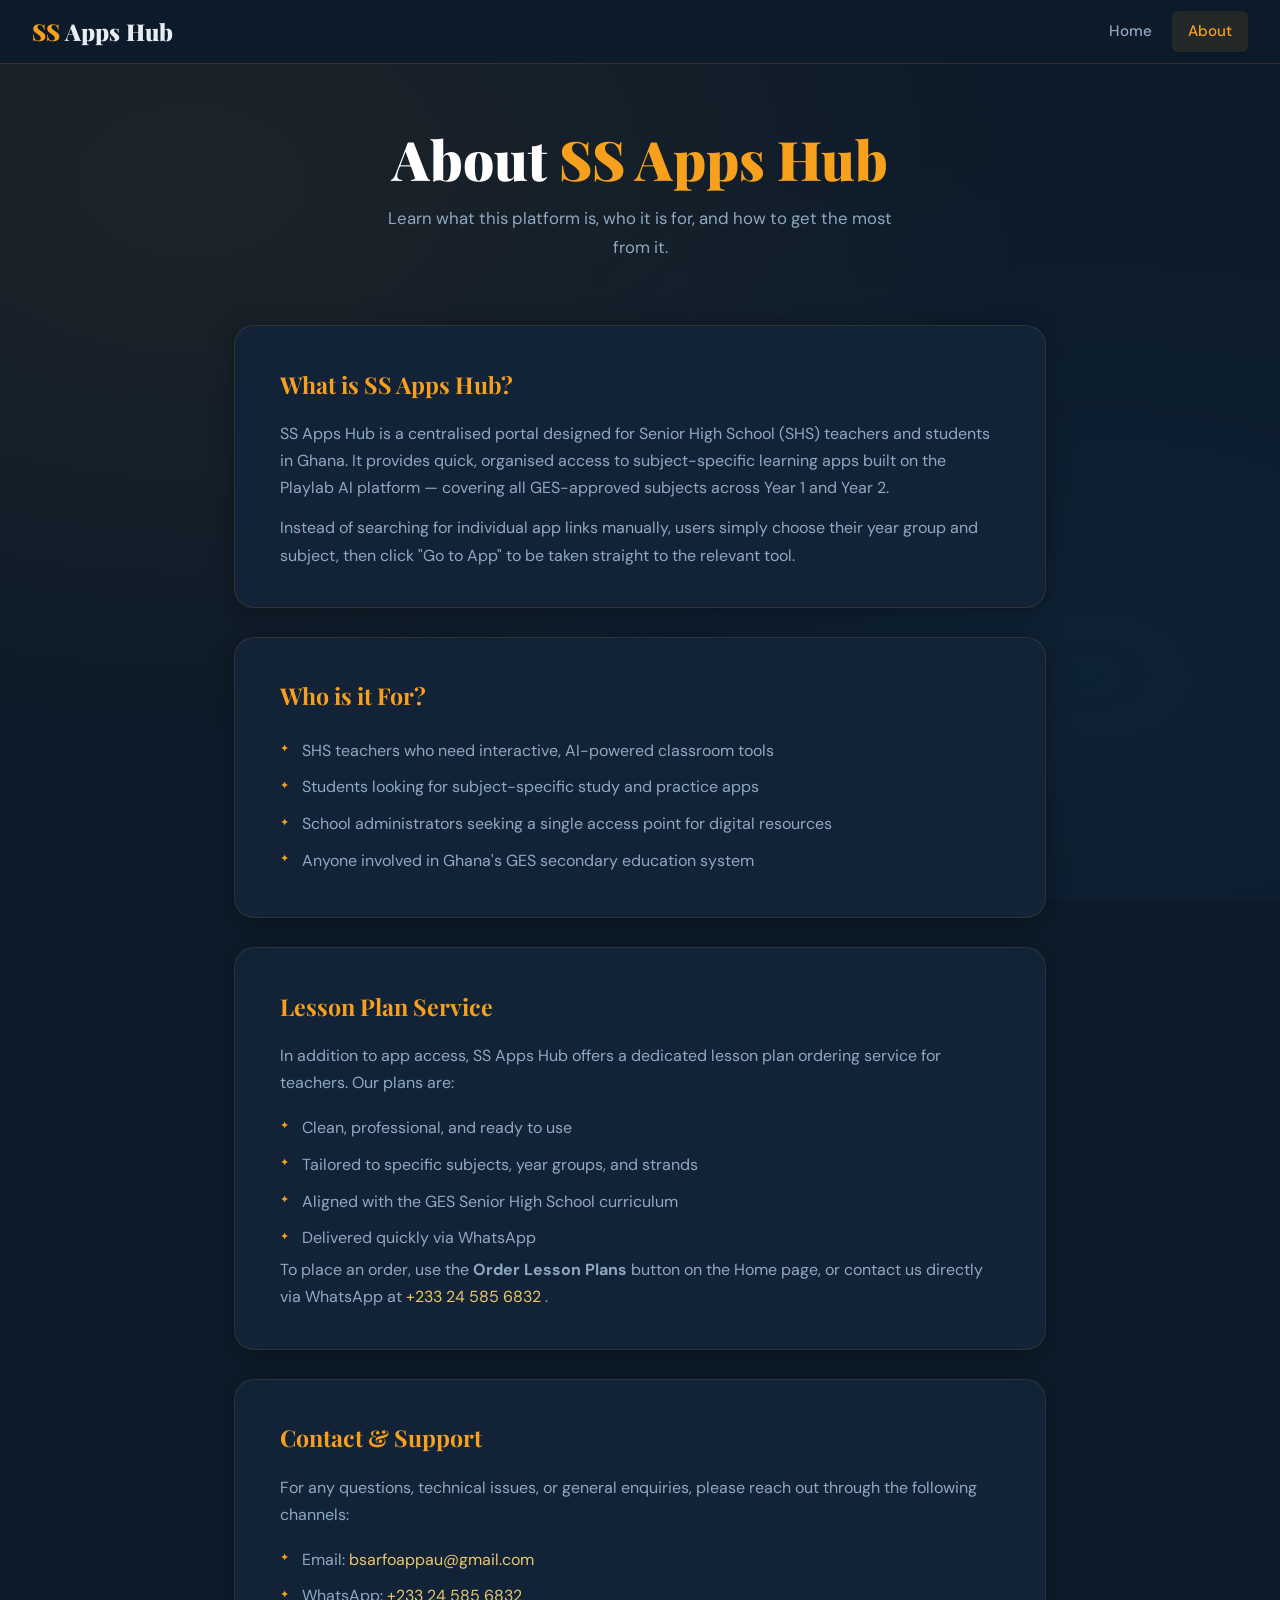
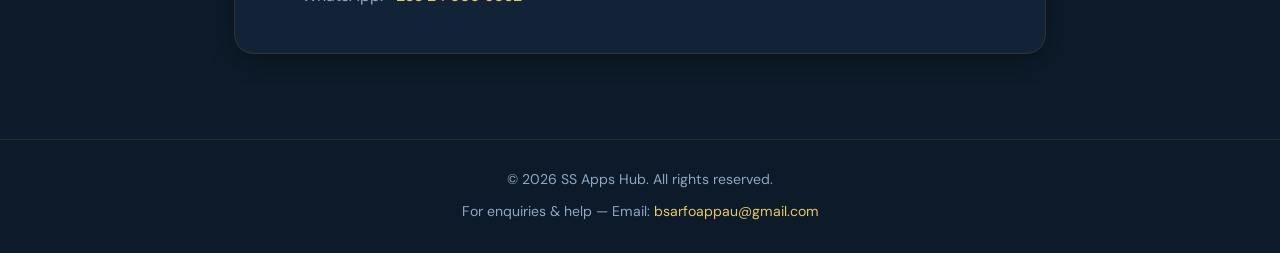
==== about.html @ 49f333bf "Add files via upload" ====
<!DOCTYPE html>
<html lang="en">

<head>
  <meta charset="UTF-8" />
  <meta name="viewport" content="width=device-width, initial-scale=1.0" />
  <meta charset="UTF-8" />
  <meta name="viewport" content="width=device-width, initial-scale=1.0" />
  <meta name="description"
    content="Learn about SS Apps Hub — a centralised portal for SHS teachers and students in Ghana to access subject-specific learning apps and order lesson plans. Find out who it's for, what it offers, and how to get in touch." />
  <meta name="keywords"
    content="SS Apps Hub, about, SHS teachers, students, Ghana, subject-specific apps, lesson plans, contact" />
  <meta name="author" content="Benjamin Sarfo Appau, Jennifer Owusu Ansah">

  <title>SS Apps Hub – About</title>

  <!-- Link to shared external stylesheet -->
  <link rel="stylesheet" href="styles.css" />
</head>

<body>

  <!-- ========== NAVIGATION BAR ========== -->
  <!-- Same nav structure as index.html; "About" link is marked active here -->
  <nav class="navbar" aria-label="Main Navigation">
    <!-- Brand / Logo -->
    <a href="index.html" class="navbar-brand">SS <span>Apps Hub</span></a>

    <!-- Navigation links -->
    <ul class="nav-links">
      <li><a href="index.html">Home</a></li>
      <li><a href="about.html" class="active" aria-current="page">About</a></li>
    </ul>
  </nav>
  <!-- ========== END NAV ========== -->


  <main>

    <!-- ========== PAGE HEADER ========== -->
    <header class="page-header">
      <h1>About <span>SS Apps Hub</span></h1>
      <p>Learn what this platform is, who it is for, and how to get the most from it.</p>
    </header>
    <!-- ========== END HEADER ========== -->


    <div class="container">
      <section class="about-section">

        <!-- Card 1: What is SS Apps Hub? -->
        <article class="about-card">
          <h2>What is SS Apps Hub?</h2>
          <p>
            SS Apps Hub is a centralised portal designed for Senior High School (SHS) teachers
            and students in Ghana. It provides quick, organised access to subject-specific
            learning apps built on the Playlab AI platform — covering all GES-approved
            subjects across Year 1 and Year 2.
          </p>
          <p>
            Instead of searching for individual app links manually, users simply choose their
            year group and subject, then click "Go to App" to be taken straight to the
            relevant tool.
          </p>
        </article>

        <!-- Card 2: Who is it for? -->
        <article class="about-card">
          <h2>Who is it For?</h2>
          <ul>
            <li>SHS teachers who need interactive, AI-powered classroom tools</li>
            <li>Students looking for subject-specific study and practice apps</li>
            <li>School administrators seeking a single access point for digital resources</li>
            <li>Anyone involved in Ghana's GES secondary education system</li>
          </ul>
        </article>

        <!-- Card 3: Lesson Plan Service -->
        <article class="about-card">
          <h2>Lesson Plan Service</h2>
          <p>
            In addition to app access, SS Apps Hub offers a dedicated lesson plan ordering
            service for teachers. Our plans are:
          </p>
          <ul>
            <li>Clean, professional, and ready to use</li>
            <li>Tailored to specific subjects, year groups, and strands</li>
            <li>Aligned with the GES Senior High School curriculum</li>
            <li>Delivered quickly via WhatsApp</li>
          </ul>
          <p>
            To place an order, use the <strong>Order Lesson Plans</strong> button on the
            Home page, or contact us directly via WhatsApp at
            <a href="https://wa.me/233245856832" target="_blank" rel="noopener noreferrer"
              style="color:var(--clr-accent2);text-decoration:none;">
              +233 24 585 6832
            </a>.
          </p>
        </article>

        <!-- Card 4: Contact -->
        <article class="about-card">
          <h2>Contact &amp; Support</h2>
          <p>
            For any questions, technical issues, or general enquiries, please reach out
            through the following channels:
          </p>
          <ul>
            <li>
              Email:
              <a href="mailto:bsarfoappau@gmail.com" style="color:var(--clr-accent2);text-decoration:none;">
                bsarfoappau@gmail.com
              </a>
            </li>
            <li>
              WhatsApp:
              <a href="https://wa.me/233245856832" target="_blank" rel="noopener noreferrer"
                style="color:var(--clr-accent2);text-decoration:none;">
                +233 24 585 6832
              </a>
            </li>
          </ul>
        </article>

      </section>
    </div><!-- /container -->

  </main>


  <!-- ========== FOOTER ========== -->
  <!-- Same footer structure as index.html -->
  <footer>
    <div class="footer-inner">
      <!-- Copyright notice (year set by JS) -->
      <p class="footer-copy">
        &copy; <span id="footer-year"></span> SS Apps Hub. All rights reserved.
      </p>
      <!-- Contact / enquiry line -->
      <p class="footer-contact">
        For enquiries &amp; help — Email:
        <a href="mailto:bsarfoappau@gmail.com">bsarfoappau@gmail.com</a>
      </p>
    </div>
  </footer>
  <!-- ========== END FOOTER ========== -->


  <!-- ========== JAVASCRIPT ========== -->
  <script>
    /* Auto-fill copyright year in footer */
    document.getElementById('footer-year').textContent = new Date().getFullYear();
  </script>
  <!-- ========== END JAVASCRIPT ========== -->

</body>

</html>
---- styles.css ----
/* ============================================================
   SS Apps Hub - External Stylesheet
   Styles both index.html (Home) and about.html (About)
   ============================================================ */

/* ---------- Google Fonts Import ---------- */
@import url('https://fonts.googleapis.com/css2?family=Playfair+Display:wght@700;900&family=DM+Sans:wght@300;400;500;600&display=swap');

/* ---------- CSS Variables / Design Tokens ---------- */
:root {
  --clr-bg:        #0d1b2a;        /* deep navy background */
  --clr-surface:   #132337;        /* card / surface layer */
  --clr-surface2:  #1a2e45;        /* lighter surface */
  --clr-accent:    #f6a01e;        /* warm amber accent */
  --clr-accent2:   #e8c76b;        /* soft gold */
  --clr-text:      #e8edf3;        /* primary text */
  --clr-muted:     #8fa8c2;        /* muted text */
  --clr-white:     #ffffff;
  --clr-wa:        #25d366;        /* WhatsApp green */
  --clr-wa-dark:   #1ebe5d;

  --font-display:  'Playfair Display', Georgia, serif;
  --font-body:     'DM Sans', Helvetica, sans-serif;

  --radius-sm:  6px;
  --radius-md:  12px;
  --radius-lg:  20px;
  --shadow:     0 4px 24px rgba(0,0,0,0.35);
  --transition: 0.28s ease;
}

/* ---------- Reset & Base ---------- */
*, *::before, *::after {
  box-sizing: border-box;
  margin: 0;
  padding: 0;
}

html {
  scroll-behavior: smooth;
}

body {
  font-family: var(--font-body);
  background-color: var(--clr-bg);
  color: var(--clr-text);
  line-height: 1.7;
  min-height: 100vh;
  display: flex;
  flex-direction: column;
}

/* ---------- Decorative background pattern ---------- */
body::before {
  content: '';
  position: fixed;
  inset: 0;
  background:
    radial-gradient(ellipse at 15% 20%, rgba(246,160,30,0.07) 0%, transparent 55%),
    radial-gradient(ellipse at 85% 75%, rgba(26,116,186,0.08) 0%, transparent 55%);
  pointer-events: none;
  z-index: 0;
}

/* ---------- Navigation ---------- */
.navbar {
  position: sticky;
  top: 0;
  z-index: 100;
  background: rgba(13,27,42,0.92);
  backdrop-filter: blur(10px);
  border-bottom: 1px solid rgba(246,160,30,0.18);
  padding: 0 2rem;
  display: flex;
  align-items: center;
  justify-content: space-between;
  height: 64px;
}

/* Site logo / brand */
.navbar-brand {
  font-family: var(--font-display);
  font-size: 1.45rem;
  font-weight: 900;
  color: var(--clr-accent);
  text-decoration: none;
  letter-spacing: 0.01em;
  transition: color var(--transition);
}
.navbar-brand span {
  color: var(--clr-text);
}
.navbar-brand:hover {
  color: var(--clr-accent2);
}

/* Nav links list */
.nav-links {
  list-style: none;
  display: flex;
  gap: 0.25rem;
}

.nav-links a {
  display: inline-block;
  padding: 0.45rem 1rem;
  color: var(--clr-muted);
  text-decoration: none;
  font-weight: 500;
  font-size: 0.95rem;
  border-radius: var(--radius-sm);
  transition: color var(--transition), background var(--transition);
}
.nav-links a:hover,
.nav-links a.active {
  color: var(--clr-accent);
  background: rgba(246,160,30,0.1);
}

/* ---------- Main content wrapper ---------- */
main {
  position: relative;
  z-index: 1;
  flex: 1;
}

/* ---------- Hero / Page Header ---------- */
.page-header {
  text-align: center;
  padding: 4rem 1.5rem 3rem;
}

.page-header h1 {
  font-family: var(--font-display);
  font-size: clamp(2rem, 5vw, 3.4rem);
  font-weight: 900;
  line-height: 1.15;
  color: var(--clr-white);
}

.page-header h1 span {
  color: var(--clr-accent);
}

.page-header p {
  margin-top: 0.85rem;
  color: var(--clr-muted);
  font-size: 1.05rem;
  max-width: 520px;
  margin-inline: auto;
}

/* ---------- Section Container ---------- */
.container {
  width: 100%;
  max-width: 860px;
  margin-inline: auto;
  padding: 0 1.5rem;
}

/* ---------- App Finder Card (Home) ---------- */
.finder-card {
  background: var(--clr-surface);
  border: 1px solid rgba(246,160,30,0.15);
  border-radius: var(--radius-lg);
  padding: 2.5rem 2.8rem;
  box-shadow: var(--shadow);
  margin-bottom: 2.5rem;
}

.finder-card h2 {
  font-family: var(--font-display);
  font-size: 1.55rem;
  color: var(--clr-accent);
  margin-bottom: 1.6rem;
}

/* Form layout */
.form-grid {
  display: grid;
  grid-template-columns: 1fr 1fr;
  gap: 1.4rem 2rem;
}

.form-group {
  display: flex;
  flex-direction: column;
  gap: 0.45rem;
}

.form-group label {
  font-weight: 600;
  font-size: 0.88rem;
  text-transform: uppercase;
  letter-spacing: 0.07em;
  color: var(--clr-accent2);
}

/* Input & select shared styles */
.form-group input,
.form-group select {
  background: var(--clr-surface2);
  border: 1.5px solid rgba(143,168,194,0.2);
  border-radius: var(--radius-sm);
  padding: 0.7rem 1rem;
  color: var(--clr-text);
  font-family: var(--font-body);
  font-size: 0.97rem;
  appearance: none;
  -webkit-appearance: none;
  transition: border-color var(--transition), box-shadow var(--transition);
  cursor: pointer;
}

.form-group input::placeholder {
  color: var(--clr-muted);
  opacity: 0.7;
}

.form-group input:focus,
.form-group select:focus {
  outline: none;
  border-color: var(--clr-accent);
  box-shadow: 0 0 0 3px rgba(246,160,30,0.15);
}

/* Dropdown arrow */
.select-wrapper {
  position: relative;
}
.select-wrapper::after {
  content: '▾';
  position: absolute;
  right: 1rem;
  top: 50%;
  transform: translateY(-50%);
  color: var(--clr-accent);
  pointer-events: none;
  font-size: 0.85rem;
}
.select-wrapper select {
  width: 100%;
  padding-right: 2.5rem;
}

/* Go button */
.btn-go {
  grid-column: 1 / -1;
  margin-top: 0.6rem;
  padding: 0.85rem 2.5rem;
  background: var(--clr-accent);
  color: #0d1b2a;
  font-family: var(--font-body);
  font-size: 1rem;
  font-weight: 700;
  border: none;
  border-radius: var(--radius-md);
  cursor: pointer;
  letter-spacing: 0.04em;
  transition: background var(--transition), transform var(--transition), box-shadow var(--transition);
  box-shadow: 0 4px 14px rgba(246,160,30,0.3);
  justify-self: start;
}
.btn-go:hover {
  background: var(--clr-accent2);
  transform: translateY(-2px);
  box-shadow: 0 6px 20px rgba(246,160,30,0.45);
}
.btn-go:active {
  transform: translateY(0);
}

/* Error / info message under button */
#finder-msg {
  grid-column: 1 / -1;
  font-size: 0.9rem;
  color: #e07070;
  min-height: 1.2em;
}

/* ---------- Advert Banner (Home) ---------- */
.advert-banner {
  background: linear-gradient(135deg, #132337 0%, #1c3352 60%, #16293e 100%);
  border: 1.5px solid rgba(246,160,30,0.25);
  border-radius: var(--radius-lg);
  padding: 1.8rem 2.4rem;
  display: flex;
  align-items: center;
  justify-content: space-between;
  gap: 1.5rem;
  box-shadow: var(--shadow);
  margin-bottom: 3.5rem;
  overflow: hidden;
  position: relative;
}

/* Scrolling marquee text */
.advert-text-wrap {
  overflow: hidden;
  flex: 1;
}

.advert-marquee {
  display: flex;
  white-space: nowrap;
  animation: marquee 18s linear infinite;
}
.advert-marquee:hover {
  animation-play-state: paused;
}

@keyframes marquee {
  0%   { transform: translateX(0); }
  100% { transform: translateX(-50%); }
}

.advert-marquee-inner {
  display: inline-block;
  padding-right: 4rem;
}

.advert-marquee-inner p {
  font-size: 1rem;
  color: var(--clr-text);
  font-weight: 500;
}
.advert-marquee-inner p strong {
  color: var(--clr-accent);
}

/* WhatsApp button */
.btn-whatsapp {
  display: inline-flex;
  align-items: center;
  gap: 0.55rem;
  padding: 0.7rem 1.4rem;
  background: var(--clr-wa);
  color: #fff;
  text-decoration: none;
  font-weight: 700;
  font-size: 0.95rem;
  border-radius: var(--radius-md);
  white-space: nowrap;
  flex-shrink: 0;
  transition: background var(--transition), transform var(--transition), box-shadow var(--transition);
  box-shadow: 0 3px 12px rgba(37,211,102,0.3);
}
.btn-whatsapp:hover {
  background: var(--clr-wa-dark);
  transform: translateY(-2px);
  box-shadow: 0 6px 18px rgba(37,211,102,0.45);
}
.btn-whatsapp svg {
  width: 18px;
  height: 18px;
  fill: currentColor;
}

/* ---------- About Page Content ---------- */
.about-section {
  padding: 1rem 0 3.5rem;
}

.about-card {
  background: var(--clr-surface);
  border: 1px solid rgba(246,160,30,0.12);
  border-radius: var(--radius-lg);
  padding: 2.4rem 2.8rem;
  margin-bottom: 1.8rem;
  box-shadow: var(--shadow);
}

.about-card h2 {
  font-family: var(--font-display);
  font-size: 1.45rem;
  color: var(--clr-accent);
  margin-bottom: 1rem;
}

.about-card p {
  color: var(--clr-muted);
  margin-bottom: 0.8rem;
}
.about-card p:last-child {
  margin-bottom: 0;
}

.about-card ul {
  list-style: none;
  margin-top: 0.6rem;
}
.about-card ul li {
  color: var(--clr-muted);
  padding: 0.3rem 0;
  padding-left: 1.4rem;
  position: relative;
}
.about-card ul li::before {
  content: '✦';
  position: absolute;
  left: 0;
  color: var(--clr-accent);
  font-size: 0.7rem;
  top: 0.45rem;
}

/* ---------- Footer ---------- */
footer {
  position: relative;
  z-index: 1;
  background: rgba(13,27,42,0.95);
  border-top: 1px solid rgba(246,160,30,0.15);
  padding: 1.8rem 2rem;
  text-align: center;
}

.footer-inner {
  max-width: 700px;
  margin-inline: auto;
  display: flex;
  flex-direction: column;
  gap: 0.5rem;
  align-items: center;
}

.footer-copy {
  font-size: 0.88rem;
  color: var(--clr-muted);
}

.footer-contact {
  font-size: 0.88rem;
  color: var(--clr-muted);
}

.footer-contact a {
  color: var(--clr-accent2);
  text-decoration: none;
  transition: color var(--transition);
}
.footer-contact a:hover {
  color: var(--clr-accent);
  text-decoration: underline;
}

/* ---------- Utility ---------- */
.sr-only {
  position: absolute;
  width: 1px; height: 1px;
  overflow: hidden;
  clip: rect(0,0,0,0);
  white-space: nowrap;
}

/* ---------- Responsive ---------- */
@media (max-width: 640px) {
  .navbar {
    padding: 0 1rem;
  }

  .finder-card,
  .about-card {
    padding: 1.6rem 1.4rem;
  }

  .form-grid {
    grid-template-columns: 1fr;
  }

  .btn-go {
    width: 100%;
    text-align: center;
    justify-self: stretch;
  }

  .advert-banner {
    flex-direction: column;
    padding: 1.4rem 1.2rem;
  }

  .advert-text-wrap {
    width: 100%;
  }

  .btn-whatsapp {
    width: 100%;
    justify-content: center;
  }
}
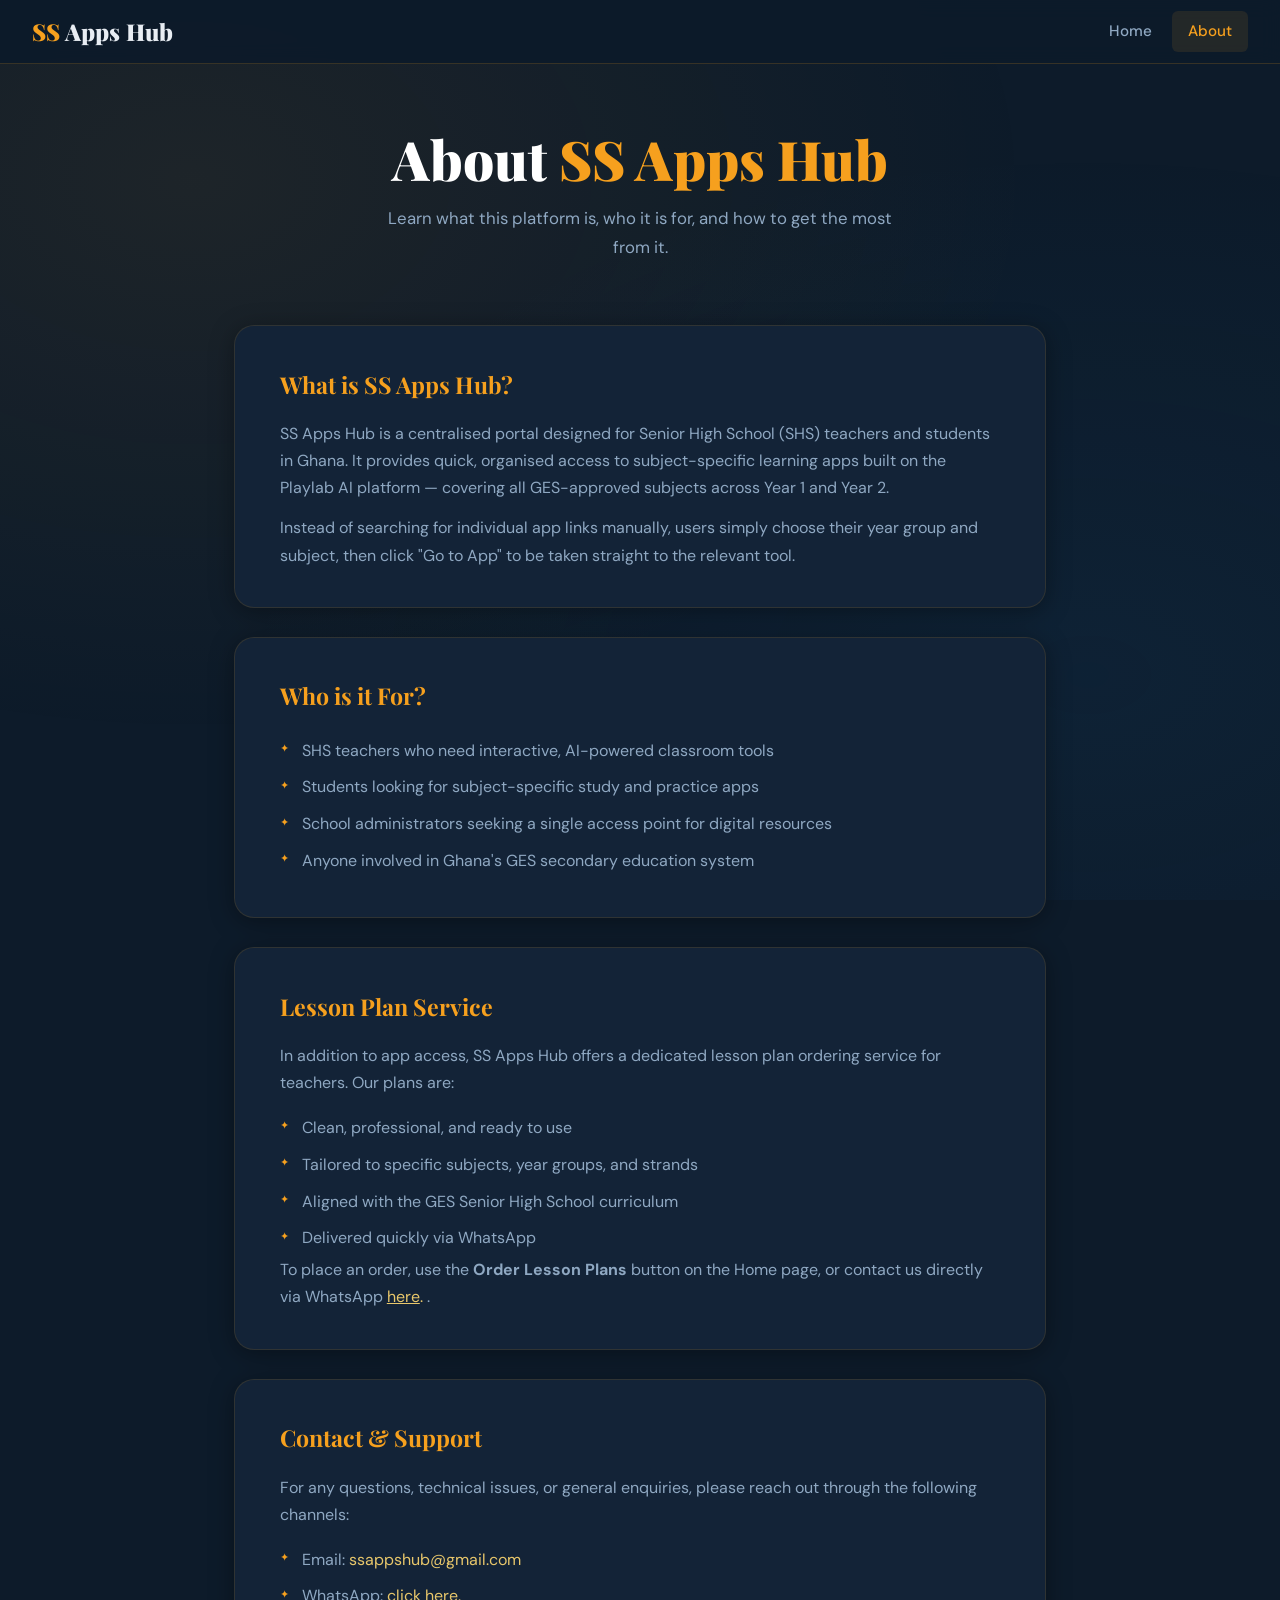
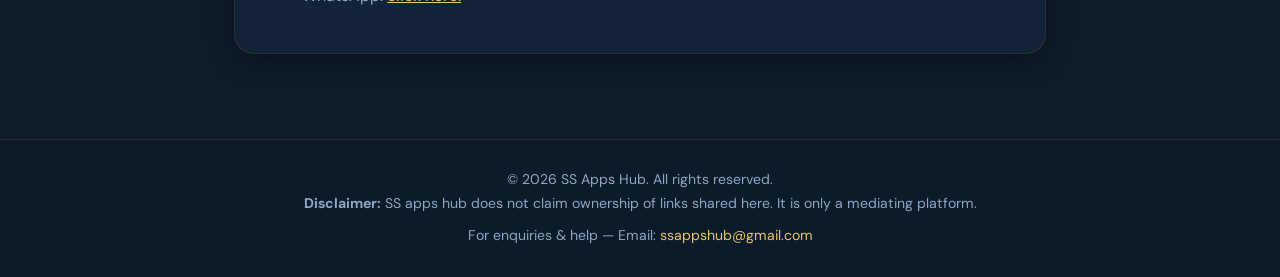
==== commit c259ab89: "Add files via upload" ====
--- a/about.html
+++ b/about.html
@@ -90,10 +90,10 @@
           </ul>
           <p>
             To place an order, use the <strong>Order Lesson Plans</strong> button on the
-            Home page, or contact us directly via WhatsApp at
+            Home page, or contact us directly via WhatsApp
             <a href="https://wa.me/233245856832" target="_blank" rel="noopener noreferrer"
-              style="color:var(--clr-accent2);text-decoration:none;">
-              +233 24 585 6832
+              style="color:var(--clr-accent2);text-decoration:none;"> <u>here</u>.
+
             </a>.
           </p>
         </article>
@@ -108,15 +108,16 @@
           <ul>
             <li>
               Email:
-              <a href="mailto:bsarfoappau@gmail.com" style="color:var(--clr-accent2);text-decoration:none;">
-                bsarfoappau@gmail.com
+              <a href="https://mail.google.com/mail/?view=cm&to=ssappshub@gmail.com"
+                style="color:var(--clr-accent2);text-decoration:none;">
+                ssappshub@gmail.com
               </a>
             </li>
             <li>
               WhatsApp:
-              <a href="https://wa.me/233245856832" target="_blank" rel="noopener noreferrer"
+              <a href="https://wa.me/233533550588" target="_blank" rel="noopener noreferrer"
                 style="color:var(--clr-accent2);text-decoration:none;">
-                +233 24 585 6832
+                <u> click here.</u>
               </a>
             </li>
           </ul>
@@ -134,12 +135,14 @@
     <div class="footer-inner">
       <!-- Copyright notice (year set by JS) -->
       <p class="footer-copy">
-        &copy; <span id="footer-year"></span> SS Apps Hub. All rights reserved.
+        &copy; <span id="footer-year"></span> SS Apps Hub. All rights reserved. <br />
+        <b> Disclaimer:</b> SS apps hub does
+        not claim ownership of links shared here. It is only a mediating platform.
       </p>
       <!-- Contact / enquiry line -->
       <p class="footer-contact">
         For enquiries &amp; help — Email:
-        <a href="mailto:bsarfoappau@gmail.com">bsarfoappau@gmail.com</a>
+        <a href="https://mail.google.com/mail/?view=cm&to=ssappshub@gmail.com" target="_blank">ssappshub@gmail.com</a>
       </p>
     </div>
   </footer>
--- a/styles.css
+++ b/styles.css
@@ -8,29 +8,39 @@
 
 /* ---------- CSS Variables / Design Tokens ---------- */
 :root {
-  --clr-bg:        #0d1b2a;        /* deep navy background */
-  --clr-surface:   #132337;        /* card / surface layer */
-  --clr-surface2:  #1a2e45;        /* lighter surface */
-  --clr-accent:    #f6a01e;        /* warm amber accent */
-  --clr-accent2:   #e8c76b;        /* soft gold */
-  --clr-text:      #e8edf3;        /* primary text */
-  --clr-muted:     #8fa8c2;        /* muted text */
-  --clr-white:     #ffffff;
-  --clr-wa:        #25d366;        /* WhatsApp green */
-  --clr-wa-dark:   #1ebe5d;
-
-  --font-display:  'Playfair Display', Georgia, serif;
-  --font-body:     'DM Sans', Helvetica, sans-serif;
-
-  --radius-sm:  6px;
-  --radius-md:  12px;
-  --radius-lg:  20px;
-  --shadow:     0 4px 24px rgba(0,0,0,0.35);
+  --clr-bg: #0d1b2a;
+  /* deep navy background */
+  --clr-surface: #132337;
+  /* card / surface layer */
+  --clr-surface2: #1a2e45;
+  /* lighter surface */
+  --clr-accent: #f6a01e;
+  /* warm amber accent */
+  --clr-accent2: #e8c76b;
+  /* soft gold */
+  --clr-text: #e8edf3;
+  /* primary text */
+  --clr-muted: #8fa8c2;
+  /* muted text */
+  --clr-white: #ffffff;
+  --clr-wa: #25d366;
+  /* WhatsApp green */
+  --clr-wa-dark: #1ebe5d;
+
+  --font-display: 'Playfair Display', Georgia, serif;
+  --font-body: 'DM Sans', Helvetica, sans-serif;
+
+  --radius-sm: 6px;
+  --radius-md: 12px;
+  --radius-lg: 20px;
+  --shadow: 0 4px 24px rgba(0, 0, 0, 0.35);
   --transition: 0.28s ease;
 }
 
 /* ---------- Reset & Base ---------- */
-*, *::before, *::after {
+*,
+*::before,
+*::after {
   box-sizing: border-box;
   margin: 0;
   padding: 0;
@@ -56,8 +66,8 @@
   position: fixed;
   inset: 0;
   background:
-    radial-gradient(ellipse at 15% 20%, rgba(246,160,30,0.07) 0%, transparent 55%),
-    radial-gradient(ellipse at 85% 75%, rgba(26,116,186,0.08) 0%, transparent 55%);
+    radial-gradient(ellipse at 15% 20%, rgba(246, 160, 30, 0.07) 0%, transparent 55%),
+    radial-gradient(ellipse at 85% 75%, rgba(26, 116, 186, 0.08) 0%, transparent 55%);
   pointer-events: none;
   z-index: 0;
 }
@@ -67,9 +77,9 @@
   position: sticky;
   top: 0;
   z-index: 100;
-  background: rgba(13,27,42,0.92);
+  background: rgba(13, 27, 42, 0.92);
   backdrop-filter: blur(10px);
-  border-bottom: 1px solid rgba(246,160,30,0.18);
+  border-bottom: 1px solid rgba(246, 160, 30, 0.18);
   padding: 0 2rem;
   display: flex;
   align-items: center;
@@ -87,9 +97,11 @@
   letter-spacing: 0.01em;
   transition: color var(--transition);
 }
+
 .navbar-brand span {
   color: var(--clr-text);
 }
+
 .navbar-brand:hover {
   color: var(--clr-accent2);
 }
@@ -111,10 +123,11 @@
   border-radius: var(--radius-sm);
   transition: color var(--transition), background var(--transition);
 }
+
 .nav-links a:hover,
 .nav-links a.active {
   color: var(--clr-accent);
-  background: rgba(246,160,30,0.1);
+  background: rgba(246, 160, 30, 0.1);
 }
 
 /* ---------- Main content wrapper ---------- */
@@ -161,7 +174,7 @@
 /* ---------- App Finder Card (Home) ---------- */
 .finder-card {
   background: var(--clr-surface);
-  border: 1px solid rgba(246,160,30,0.15);
+  border: 1px solid rgba(246, 160, 30, 0.15);
   border-radius: var(--radius-lg);
   padding: 2.5rem 2.8rem;
   box-shadow: var(--shadow);
@@ -200,7 +213,7 @@
 .form-group input,
 .form-group select {
   background: var(--clr-surface2);
-  border: 1.5px solid rgba(143,168,194,0.2);
+  border: 1.5px solid rgba(143, 168, 194, 0.2);
   border-radius: var(--radius-sm);
   padding: 0.7rem 1rem;
   color: var(--clr-text);
@@ -221,23 +234,25 @@
 .form-group select:focus {
   outline: none;
   border-color: var(--clr-accent);
-  box-shadow: 0 0 0 3px rgba(246,160,30,0.15);
+  box-shadow: 0 0 0 3px rgba(246, 160, 30, 0.15);
 }
 
 /* Dropdown arrow */
 .select-wrapper {
   position: relative;
 }
+
 .select-wrapper::after {
   content: '▾';
   position: absolute;
   right: 1rem;
   top: 50%;
   transform: translateY(-50%);
-  color: var(--clr-accent);
+  color: #555;
   pointer-events: none;
-  font-size: 0.85rem;
-}
+  font-size: 1.5rem;
+}
+
 .select-wrapper select {
   width: 100%;
   padding-right: 2.5rem;
@@ -258,14 +273,16 @@
   cursor: pointer;
   letter-spacing: 0.04em;
   transition: background var(--transition), transform var(--transition), box-shadow var(--transition);
-  box-shadow: 0 4px 14px rgba(246,160,30,0.3);
+  box-shadow: 0 4px 14px rgba(246, 160, 30, 0.3);
   justify-self: start;
 }
+
 .btn-go:hover {
   background: var(--clr-accent2);
   transform: translateY(-2px);
-  box-shadow: 0 6px 20px rgba(246,160,30,0.45);
-}
+  box-shadow: 0 6px 20px rgba(246, 160, 30, 0.45);
+}
+
 .btn-go:active {
   transform: translateY(0);
 }
@@ -279,19 +296,29 @@
 }
 
 /* ---------- Advert Banner (Home) ---------- */
-.advert-banner {
-  background: linear-gradient(135deg, #132337 0%, #1c3352 60%, #16293e 100%);
-  border: 1.5px solid rgba(246,160,30,0.25);
-  border-radius: var(--radius-lg);
-  padding: 1.8rem 2.4rem;
-  display: flex;
-  align-items: center;
-  justify-content: space-between;
-  gap: 1.5rem;
-  box-shadow: var(--shadow);
-  margin-bottom: 3.5rem;
+.advert-text-wrap {
   overflow: hidden;
-  position: relative;
+  flex: 1;
+}
+
+.advert-marquee {
+  display: flex;
+  width: min-content;
+  animation: marquee 18s linear infinite;
+}
+
+.advert-marquee-inner {
+  white-space: nowrap;
+}
+
+@keyframes marquee {
+  0% {
+    transform: translateX(0);
+  }
+
+  100% {
+    transform: translateX(-50%);
+  }
 }
 
 /* Scrolling marquee text */
@@ -305,18 +332,24 @@
   white-space: nowrap;
   animation: marquee 18s linear infinite;
 }
+
 .advert-marquee:hover {
   animation-play-state: paused;
 }
 
 @keyframes marquee {
-  0%   { transform: translateX(0); }
-  100% { transform: translateX(-50%); }
+  0% {
+    transform: translateX(0);
+  }
+
+  100% {
+    transform: translateX(-50%);
+  }
 }
 
 .advert-marquee-inner {
   display: inline-block;
-  padding-right: 4rem;
+  padding-right: 2rem;
 }
 
 .advert-marquee-inner p {
@@ -324,6 +357,7 @@
   color: var(--clr-text);
   font-weight: 500;
 }
+
 .advert-marquee-inner p strong {
   color: var(--clr-accent);
 }
@@ -337,19 +371,21 @@
   background: var(--clr-wa);
   color: #fff;
   text-decoration: none;
-  font-weight: 700;
+  font-weight: 500;
   font-size: 0.95rem;
   border-radius: var(--radius-md);
   white-space: nowrap;
   flex-shrink: 0;
   transition: background var(--transition), transform var(--transition), box-shadow var(--transition);
-  box-shadow: 0 3px 12px rgba(37,211,102,0.3);
-}
+  box-shadow: 0 3px 12px rgba(37, 211, 102, 0.3);
+}
+
 .btn-whatsapp:hover {
   background: var(--clr-wa-dark);
   transform: translateY(-2px);
-  box-shadow: 0 6px 18px rgba(37,211,102,0.45);
-}
+  box-shadow: 0 6px 18px rgba(37, 211, 102, 0.45);
+}
+
 .btn-whatsapp svg {
   width: 18px;
   height: 18px;
@@ -363,7 +399,7 @@
 
 .about-card {
   background: var(--clr-surface);
-  border: 1px solid rgba(246,160,30,0.12);
+  border: 1px solid rgba(246, 160, 30, 0.12);
   border-radius: var(--radius-lg);
   padding: 2.4rem 2.8rem;
   margin-bottom: 1.8rem;
@@ -381,6 +417,7 @@
   color: var(--clr-muted);
   margin-bottom: 0.8rem;
 }
+
 .about-card p:last-child {
   margin-bottom: 0;
 }
@@ -389,12 +426,14 @@
   list-style: none;
   margin-top: 0.6rem;
 }
+
 .about-card ul li {
   color: var(--clr-muted);
   padding: 0.3rem 0;
   padding-left: 1.4rem;
   position: relative;
 }
+
 .about-card ul li::before {
   content: '✦';
   position: absolute;
@@ -408,8 +447,8 @@
 footer {
   position: relative;
   z-index: 1;
-  background: rgba(13,27,42,0.95);
-  border-top: 1px solid rgba(246,160,30,0.15);
+  background: rgba(13, 27, 42, 0.95);
+  border-top: 1px solid rgba(246, 160, 30, 0.15);
   padding: 1.8rem 2rem;
   text-align: center;
 }
@@ -438,6 +477,7 @@
   text-decoration: none;
   transition: color var(--transition);
 }
+
 .footer-contact a:hover {
   color: var(--clr-accent);
   text-decoration: underline;
@@ -446,9 +486,10 @@
 /* ---------- Utility ---------- */
 .sr-only {
   position: absolute;
-  width: 1px; height: 1px;
+  width: 1px;
+  height: 1px;
   overflow: hidden;
-  clip: rect(0,0,0,0);
+  clip: rect(0, 0, 0, 0);
   white-space: nowrap;
 }
 
@@ -487,3 +528,22 @@
     justify-content: center;
   }
 }
+
+/* selection of year styling*/
+.select-wrapper {
+  position: relative;
+  display: inline-block;
+  width: 100%;
+}
+
+.select-wrapper select {
+  width: 100%;
+  padding: 8px 36px 8px 12px;
+  appearance: none;
+  -webkit-appearance: none;
+  border: 1px solid #ccc;
+  border-radius: 4px;
+  background-color: #fff;
+  font-size: 1rem;
+  cursor: pointer;
+}
